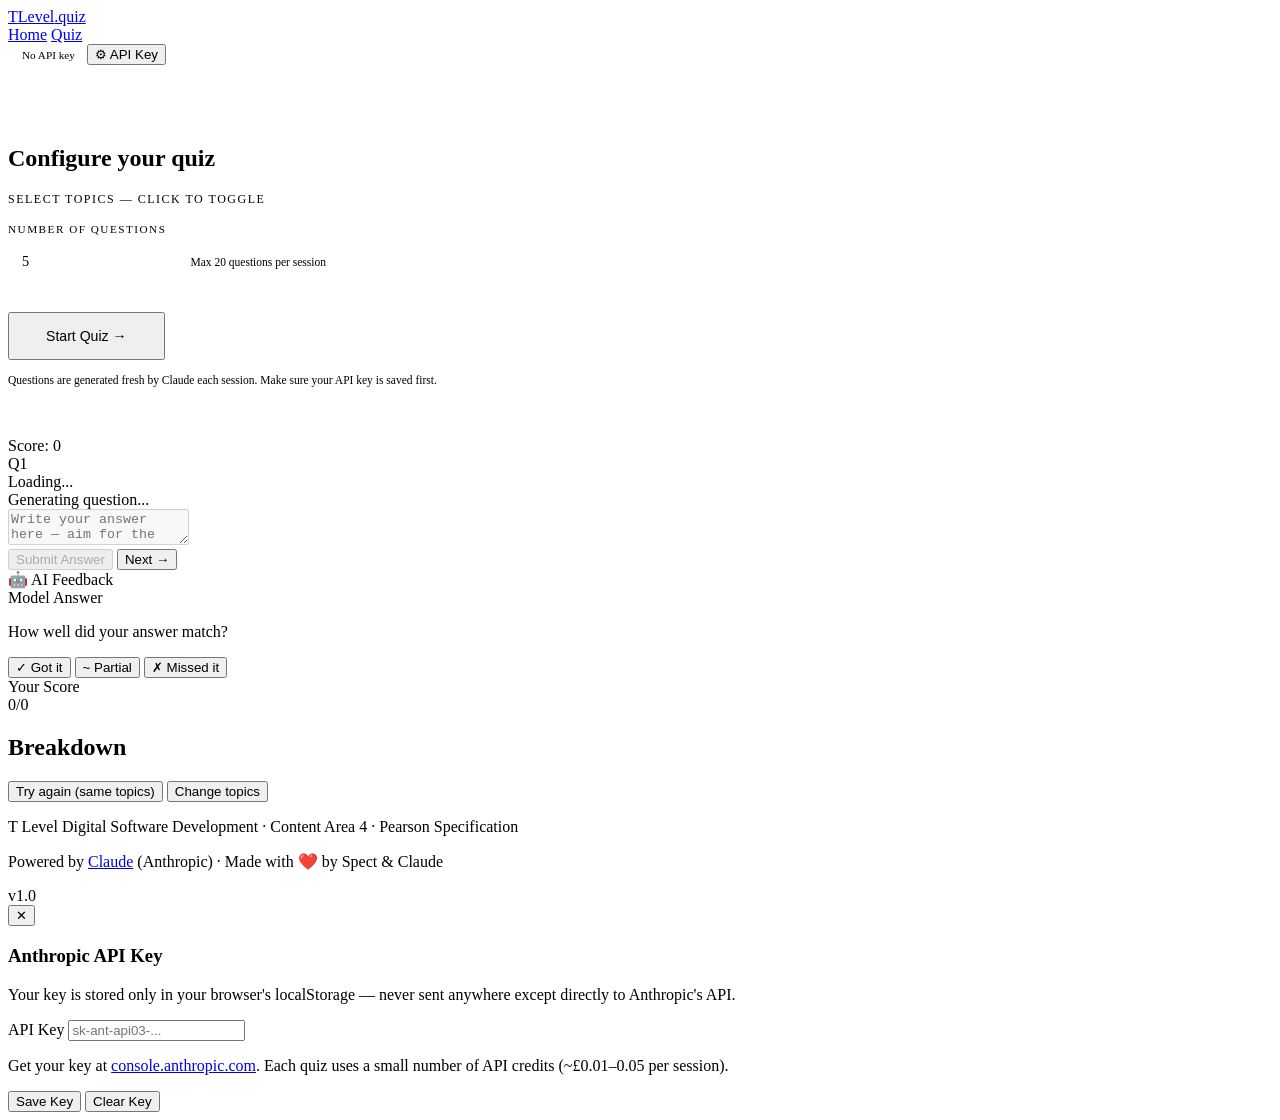
==== quiz.html @ 9336c515 "Add files via upload" ====
<!DOCTYPE html>
<html lang="en">
<head>
  <meta charset="UTF-8" />
  <meta name="viewport" content="width=device-width, initial-scale=1.0" />
  <title>Quiz — T Level Digital Legislation</title>
  <meta name="description" content="AI-powered legislation exam practice for T Level Digital Software Development." />
  <link rel="stylesheet" href="css/style.css" />
</head>
<body>

<!-- ─── NAV ─────────────────────────────────────────────── -->
<nav>
  <div class="nav-inner">
    <a class="nav-logo" href="index.html">T<span>Level</span>.quiz</a>
    <div class="nav-links">
      <a class="nav-link" href="index.html">Home</a>
      <a class="nav-link active" href="quiz.html">Quiz</a>
    </div>
    <div style="display:flex;align-items:center;gap:12px">
      <div style="display:flex;align-items:center;gap:6px">
        <div id="apiStatusDot" style="width:8px;height:8px;border-radius:50%;background:var(--wrong);transition:background 0.3s"></div>
        <span id="apiStatusText" style="font-size:0.7rem;color:var(--wrong)">No API key</span>
      </div>
      <button class="nav-btn" onclick="openApiModal()">⚙ API Key</button>
    </div>
  </div>
</nav>

<div class="page-wrap">

  <!-- ─── SETUP SECTION ───────────────────────────────────── -->
  <section id="setupSection" style="padding:60px 0 40px">

    <div class="section-header">
      <h2>Configure your quiz</h2>
      <div class="line"></div>
    </div>

    <!-- Topic picker -->
    <p style="font-size:0.75rem;letter-spacing:1.5px;text-transform:uppercase;color:var(--muted2);margin-bottom:16px">
      Select topics — <span style="color:var(--accent)">click to toggle</span>
    </p>
    <div class="topic-grid" id="topicGrid"></div>

    <!-- Options row -->
    <div style="display:flex;align-items:center;gap:24px;flex-wrap:wrap;margin-bottom:32px">
      <div>
        <label style="font-size:0.7rem;letter-spacing:1.5px;text-transform:uppercase;color:var(--muted2);display:block;margin-bottom:8px">
          Number of questions
        </label>
        <input
          type="number"
          id="qCountInput"
          value="5"
          min="1"
          max="20"
          style="
            width:100px;
            background:var(--card);
            border:1px solid var(--border2);
            border-radius:var(--radius);
            padding:10px 14px;
            color:var(--text);
            font-family:var(--font-mono);
            font-size:0.9rem;
            outline:none;
          "
        />
      </div>
      <div style="margin-top:22px">
        <p style="font-size:0.72rem;color:var(--muted)">Max 20 questions per session</p>
      </div>
    </div>

    <button class="btn btn-primary" id="startBtn" style="font-size:0.88rem;padding:14px 36px">
      Start Quiz →
    </button>
    <p style="margin-top:14px;font-size:0.72rem;color:var(--muted)">
      Questions are generated fresh by Claude each session. Make sure your API key is saved first.
    </p>
  </section>

  <!-- ─── QUIZ SCREEN ──────────────────────────────────────── -->
  <section class="quiz-wrap" id="quizWrap">

    <!-- Top bar -->
    <div class="quiz-topbar">
      <div class="quiz-progress">
        <div class="progress-dots" id="progressDots"></div>
      </div>
      <div class="quiz-score-pill" id="scoreDisplay">Score: <span>0</span></div>
    </div>

    <!-- Question card -->
    <div class="q-card">
      <div class="q-number" id="qNumber">Q1</div>
      <div class="q-topic-pill" id="qTopic">Loading...</div>
      <div class="q-text loading" id="qText">Generating question...</div>

      <textarea
        class="answer-area"
        id="answerArea"
        placeholder="Write your answer here — aim for the level of detail you'd give in the real exam..."
        disabled
      ></textarea>

      <div class="q-actions">
        <button class="btn btn-primary" id="submitBtn" disabled>Submit Answer</button>
        <button class="btn btn-ghost hidden" id="nextBtn">Next →</button>
      </div>

      <!-- Feedback panel -->
      <div class="feedback-panel" id="feedbackPanel">
        <div class="feedback-header ai">
          🤖 AI Feedback
        </div>
        <div class="feedback-body" id="feedbackBody"></div>

        <div class="model-answer-box">
          <div class="model-answer-label">Model Answer</div>
          <div id="modelAnswerText"></div>
        </div>

        <div class="self-rate hidden" id="selfRateSection">
          <p>How well did your answer match?</p>
          <div class="rate-row">
            <button class="rate-btn" onclick="rateAnswer('good')">✓ Got it</button>
            <button class="rate-btn" onclick="rateAnswer('partial')">~ Partial</button>
            <button class="rate-btn" onclick="rateAnswer('fail')">✗ Missed it</button>
          </div>
        </div>
      </div>
    </div>

  </section>

  <!-- ─── RESULTS SCREEN ───────────────────────────────────── -->
  <section class="results-screen" id="resultsScreen">
    <div class="results-hero">
      <div class="score-label">Your Score</div>
      <div class="score-num" id="scoreBig">0/0</div>
      <div class="score-msg" id="scoreMsg"></div>
    </div>

    <div class="section-header">
      <h2>Breakdown</h2>
      <div class="line"></div>
    </div>

    <div class="results-grid" id="resultsGrid"></div>

    <div class="results-actions">
      <button class="btn btn-primary" onclick="retakeQuiz()">Try again (same topics)</button>
      <button class="btn btn-ghost" onclick="retryQuiz()">Change topics</button>
    </div>
  </section>

</div>

<!-- ─── FOOTER ────────────────────────────────────────────── -->
<footer>
  <div class="footer-inner">
    <p>T Level Digital Software Development · Content Area 4 · Pearson Specification</p>
    <p>Powered by <a href="https://anthropic.com" target="_blank">Claude</a> (Anthropic) · Made with ❤️ by Spect &amp; Claude</p>
    <span class="footer-tag">v1.0</span>
  </div>
</footer>

<!-- ─── API KEY MODAL ──────────────────────────────────────── -->
<div class="modal-overlay" id="apiModal">
  <div class="modal">
    <button class="modal-close" onclick="closeApiModal()">✕</button>
    <h3>Anthropic API Key</h3>
    <p class="modal-sub">
      Your key is stored only in your browser's localStorage — never sent anywhere except directly to Anthropic's API.
    </p>
    <label for="apiKeyInput">API Key</label>
    <input type="password" id="apiKeyInput" placeholder="sk-ant-api03-..." autocomplete="off" />
    <p class="modal-note">
      Get your key at <a href="https://console.anthropic.com" target="_blank">console.anthropic.com</a>.
      Each quiz uses a small number of API credits (~£0.01–0.05 per session).
    </p>
    <div class="modal-actions">
      <button class="btn btn-primary" id="saveKeyBtn">Save Key</button>
      <button class="btn btn-ghost" id="clearKeyBtn">Clear Key</button>
    </div>
  </div>
</div>

<script type="module" src="js/app.js"></script>
</body>
</html>
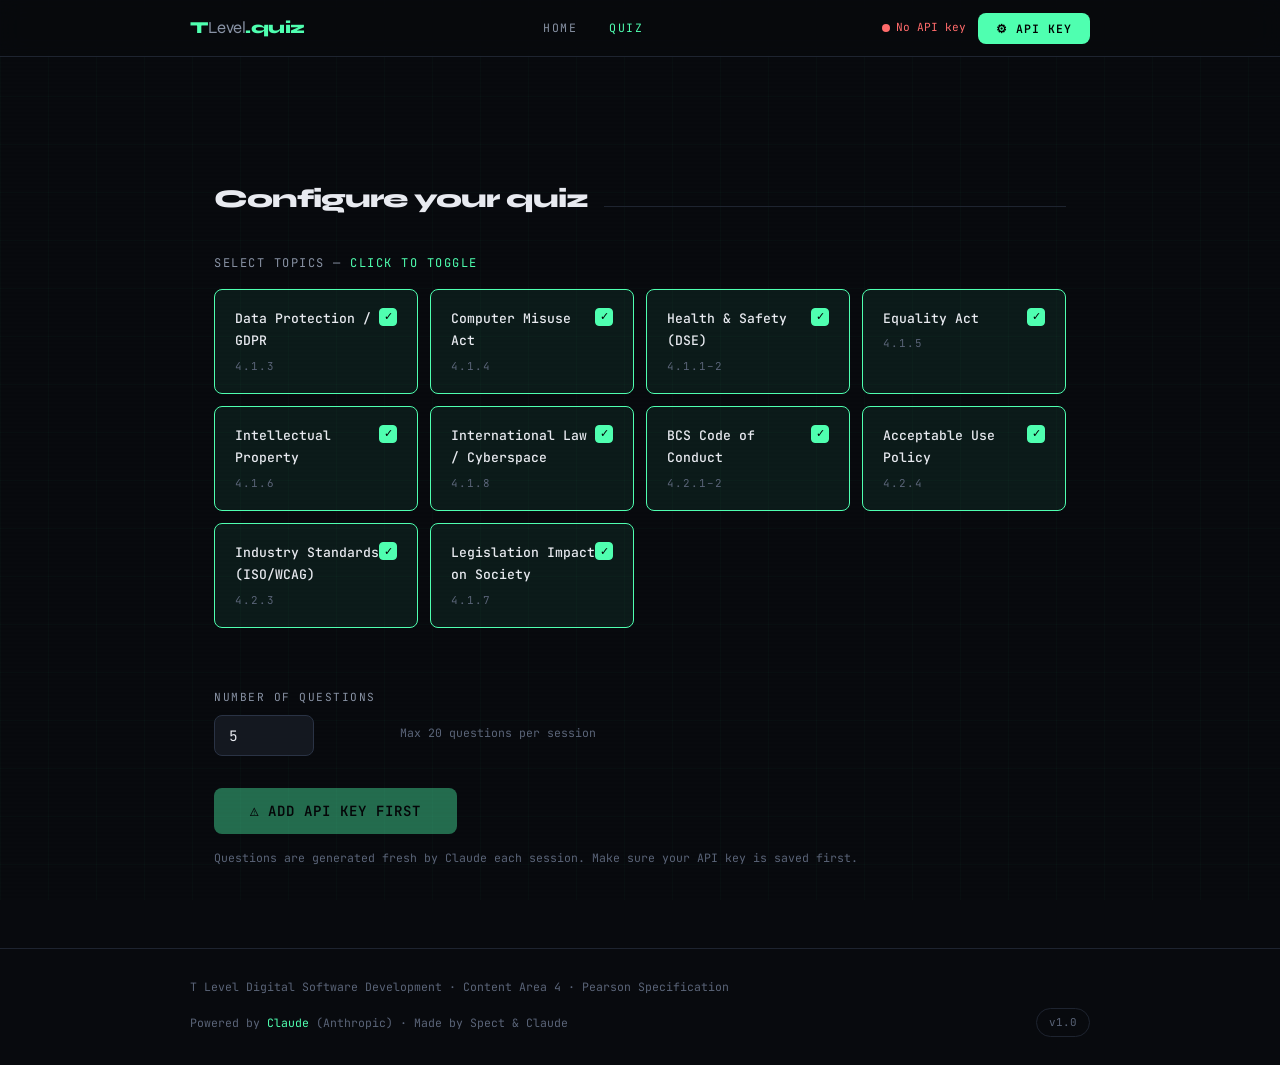
==== commit b7394822: "Update footer" ====
--- a/quiz.html
+++ b/quiz.html
@@ -162,7 +162,7 @@
 <footer>
   <div class="footer-inner">
     <p>T Level Digital Software Development · Content Area 4 · Pearson Specification</p>
-    <p>Powered by <a href="https://anthropic.com" target="_blank">Claude</a> (Anthropic) · Made with ❤️ by Spect &amp; Claude</p>
+    <p>Powered by <a href="https://anthropic.com" target="_blank">Claude</a> (Anthropic) · Made by Spect &amp; Claude</p>
     <span class="footer-tag">v1.0</span>
   </div>
 </footer>
--- a/css/style.css
+++ b/css/style.css
@@ -0,0 +1,635 @@
+@import url('https://fonts.googleapis.com/css2?family=Syne:wght@400;600;700;800&family=JetBrains+Mono:wght@300;400;500;600&display=swap');
+
+/* ─── TOKENS ─────────────────────────────────────────────── */
+:root {
+  --bg:        #080a0e;
+  --surface:   #0f1217;
+  --card:      #141820;
+  --border:    #1e2430;
+  --border2:   #2a3345;
+  --accent:    #4fffb0;
+  --accent2:   #ff6b6b;
+  --accent3:   #ffd166;
+  --text:      #e8eaf0;
+  --muted:     #5a6478;
+  --muted2:    #8892a4;
+  --correct:   #4fffb0;
+  --wrong:     #ff6b6b;
+  --partial:   #ffd166;
+  --font-head: 'Syne', sans-serif;
+  --font-mono: 'JetBrains Mono', monospace;
+  --radius:    8px;
+  --glow:      0 0 24px rgba(79,255,176,0.12);
+}
+
+/* ─── RESET ──────────────────────────────────────────────── */
+*, *::before, *::after { margin: 0; padding: 0; box-sizing: border-box; }
+html { scroll-behavior: smooth; }
+
+body {
+  background: var(--bg);
+  color: var(--text);
+  font-family: var(--font-mono);
+  font-size: 14px;
+  line-height: 1.7;
+  min-height: 100vh;
+  cursor: default;
+  overflow-x: hidden;
+}
+
+/* ─── GRID OVERLAY ───────────────────────────────────────── */
+body::before {
+  content: '';
+  position: fixed;
+  inset: 0;
+  background-image:
+    linear-gradient(rgba(79,255,176,0.025) 1px, transparent 1px),
+    linear-gradient(90deg, rgba(79,255,176,0.025) 1px, transparent 1px);
+  background-size: 48px 48px;
+  pointer-events: none;
+  z-index: 0;
+}
+
+/* ─── SCANLINE ───────────────────────────────────────────── */
+body::after {
+  content: '';
+  position: fixed;
+  inset: 0;
+  background: repeating-linear-gradient(
+    0deg,
+    transparent,
+    transparent 2px,
+    rgba(0,0,0,0.04) 2px,
+    rgba(0,0,0,0.04) 4px
+  );
+  pointer-events: none;
+  z-index: 0;
+}
+
+/* ─── LAYOUT ─────────────────────────────────────────────── */
+.page-wrap {
+  position: relative;
+  z-index: 1;
+  max-width: 900px;
+  margin: 0 auto;
+  padding: 0 24px;
+}
+
+/* ─── NAV ────────────────────────────────────────────────── */
+nav {
+  position: sticky;
+  top: 0;
+  z-index: 100;
+  background: rgba(8,10,14,0.85);
+  backdrop-filter: blur(12px);
+  border-bottom: 1px solid var(--border);
+  padding: 0 24px;
+}
+.nav-inner {
+  max-width: 900px;
+  margin: 0 auto;
+  display: flex;
+  align-items: center;
+  justify-content: space-between;
+  height: 56px;
+}
+.nav-logo {
+  font-family: var(--font-head);
+  font-weight: 800;
+  font-size: 1.05rem;
+  color: var(--accent);
+  text-decoration: none;
+  letter-spacing: -0.5px;
+}
+.nav-logo span { color: var(--muted2); font-weight: 400; }
+.nav-links { display: flex; gap: 4px; align-items: center; }
+.nav-link {
+  font-size: 0.72rem;
+  letter-spacing: 1.5px;
+  text-transform: uppercase;
+  color: var(--muted2);
+  text-decoration: none;
+  padding: 6px 14px;
+  border-radius: var(--radius);
+  transition: all 0.2s;
+}
+.nav-link:hover { color: var(--text); background: var(--surface); }
+.nav-link.active { color: var(--accent); }
+.nav-btn {
+  font-family: var(--font-mono);
+  font-size: 0.72rem;
+  letter-spacing: 1px;
+  text-transform: uppercase;
+  color: #000;
+  background: var(--accent);
+  border: none;
+  padding: 8px 18px;
+  border-radius: var(--radius);
+  cursor: pointer;
+  font-weight: 600;
+  transition: all 0.2s;
+  text-decoration: none;
+}
+.nav-btn:hover { background: #7fffca; transform: translateY(-1px); }
+
+/* ─── HERO ───────────────────────────────────────────────── */
+.hero {
+  padding: 100px 0 80px;
+  text-align: center;
+  position: relative;
+}
+.hero-tag {
+  display: inline-flex;
+  align-items: center;
+  gap: 8px;
+  font-size: 0.7rem;
+  letter-spacing: 2px;
+  text-transform: uppercase;
+  color: var(--accent);
+  border: 1px solid rgba(79,255,176,0.3);
+  padding: 5px 14px;
+  border-radius: 100px;
+  margin-bottom: 28px;
+  animation: fadeUp 0.6s ease both;
+}
+.hero-tag::before { content: ''; width: 6px; height: 6px; background: var(--accent); border-radius: 50%; animation: pulse 1.5s infinite; }
+@keyframes pulse { 0%,100% { opacity: 1; } 50% { opacity: 0.3; } }
+
+.hero h1 {
+  font-family: var(--font-head);
+  font-size: clamp(2.8rem, 7vw, 5rem);
+  font-weight: 800;
+  line-height: 1.05;
+  letter-spacing: -3px;
+  margin-bottom: 24px;
+  animation: fadeUp 0.6s 0.1s ease both;
+}
+.hero h1 .line2 { color: var(--accent); display: block; }
+
+.hero-desc {
+  max-width: 520px;
+  margin: 0 auto 40px;
+  color: var(--muted2);
+  font-size: 0.9rem;
+  line-height: 1.8;
+  animation: fadeUp 0.6s 0.2s ease both;
+}
+
+.hero-actions {
+  display: flex;
+  gap: 12px;
+  justify-content: center;
+  flex-wrap: wrap;
+  animation: fadeUp 0.6s 0.3s ease both;
+}
+
+.btn {
+  font-family: var(--font-mono);
+  font-weight: 600;
+  font-size: 0.8rem;
+  letter-spacing: 1px;
+  text-transform: uppercase;
+  padding: 14px 28px;
+  border-radius: var(--radius);
+  border: none;
+  cursor: pointer;
+  text-decoration: none;
+  display: inline-flex;
+  align-items: center;
+  gap: 8px;
+  transition: all 0.2s;
+}
+.btn-primary { background: var(--accent); color: #000; }
+.btn-primary:hover { background: #7fffca; transform: translateY(-2px); box-shadow: var(--glow); }
+.btn-ghost { background: transparent; color: var(--muted2); border: 1px solid var(--border2); }
+.btn-ghost:hover { color: var(--text); border-color: var(--muted2); transform: translateY(-2px); }
+.btn:disabled { opacity: 0.4; cursor: not-allowed; transform: none !important; }
+
+/* ─── FEATURE GRID ───────────────────────────────────────── */
+.features {
+  display: grid;
+  grid-template-columns: repeat(auto-fit, minmax(240px, 1fr));
+  gap: 16px;
+  padding: 60px 0;
+}
+.feature-card {
+  background: var(--card);
+  border: 1px solid var(--border);
+  border-radius: 12px;
+  padding: 28px;
+  position: relative;
+  overflow: hidden;
+  transition: border-color 0.2s, transform 0.2s;
+  animation: fadeUp 0.5s ease both;
+}
+.feature-card:hover { border-color: var(--border2); transform: translateY(-3px); }
+.feature-card::after {
+  content: '';
+  position: absolute;
+  top: 0; left: 0; right: 0;
+  height: 2px;
+  background: linear-gradient(90deg, var(--accent), transparent);
+  opacity: 0;
+  transition: opacity 0.2s;
+}
+.feature-card:hover::after { opacity: 1; }
+.feature-icon {
+  font-size: 1.6rem;
+  margin-bottom: 14px;
+}
+.feature-title {
+  font-family: var(--font-head);
+  font-size: 1rem;
+  font-weight: 700;
+  margin-bottom: 8px;
+}
+.feature-desc { color: var(--muted2); font-size: 0.82rem; line-height: 1.6; }
+
+/* ─── SECTION HEADER ─────────────────────────────────────── */
+.section-header {
+  display: flex;
+  align-items: baseline;
+  gap: 16px;
+  margin-bottom: 32px;
+  padding-top: 60px;
+}
+.section-header h2 {
+  font-family: var(--font-head);
+  font-size: 1.6rem;
+  font-weight: 800;
+  letter-spacing: -1px;
+}
+.section-header .line { flex: 1; height: 1px; background: var(--border); }
+
+/* ─── TOPIC CARDS ────────────────────────────────────────── */
+.topic-grid {
+  display: grid;
+  grid-template-columns: repeat(auto-fill, minmax(200px, 1fr));
+  gap: 12px;
+  margin-bottom: 60px;
+}
+.topic-card {
+  background: var(--card);
+  border: 1px solid var(--border);
+  border-radius: var(--radius);
+  padding: 18px 20px;
+  cursor: pointer;
+  transition: all 0.2s;
+  user-select: none;
+}
+.topic-card:hover { border-color: var(--border2); background: #191f2a; }
+.topic-card.selected { border-color: var(--accent); background: rgba(79,255,176,0.07); }
+.topic-card .t-name { font-size: 0.82rem; font-weight: 500; margin-bottom: 4px; }
+.topic-card .t-ref { font-size: 0.68rem; color: var(--muted); letter-spacing: 1px; }
+.topic-card .t-check {
+  float: right;
+  width: 18px; height: 18px;
+  border: 1px solid var(--border2);
+  border-radius: 4px;
+  display: flex; align-items: center; justify-content: center;
+  font-size: 0.7rem;
+  transition: all 0.2s;
+}
+.topic-card.selected .t-check { background: var(--accent); border-color: var(--accent); color: #000; }
+
+/* ─── QUIZ SCREEN ────────────────────────────────────────── */
+.quiz-wrap {
+  display: none;
+  padding: 40px 0 80px;
+  animation: fadeUp 0.4s ease;
+}
+.quiz-wrap.active { display: block; }
+
+.quiz-topbar {
+  display: flex;
+  align-items: center;
+  justify-content: space-between;
+  margin-bottom: 28px;
+  padding-bottom: 20px;
+  border-bottom: 1px solid var(--border);
+}
+.quiz-progress { display: flex; align-items: center; gap: 14px; }
+.progress-dots { display: flex; gap: 5px; }
+.dot {
+  width: 8px; height: 8px;
+  border-radius: 50%;
+  background: var(--border2);
+  transition: background 0.3s;
+}
+.dot.done { background: var(--accent); }
+.dot.current { background: var(--accent); box-shadow: 0 0 8px var(--accent); animation: pulse 1.2s infinite; }
+.quiz-score-pill {
+  font-size: 0.75rem;
+  padding: 5px 14px;
+  background: var(--surface);
+  border: 1px solid var(--border);
+  border-radius: 100px;
+  color: var(--muted2);
+}
+.quiz-score-pill span { color: var(--accent); font-weight: 600; }
+
+.q-card {
+  background: var(--card);
+  border: 1px solid var(--border);
+  border-radius: 12px;
+  padding: 36px;
+  position: relative;
+  overflow: hidden;
+}
+.q-card::before {
+  content: '';
+  position: absolute;
+  top: 0; left: 0; right: 0; height: 2px;
+  background: linear-gradient(90deg, var(--accent), var(--accent2), var(--accent3));
+}
+.q-topic-pill {
+  display: inline-block;
+  font-size: 0.65rem;
+  letter-spacing: 1.5px;
+  text-transform: uppercase;
+  color: var(--accent3);
+  border: 1px solid rgba(255,209,102,0.35);
+  padding: 3px 12px;
+  border-radius: 100px;
+  margin-bottom: 20px;
+}
+.q-number {
+  font-size: 0.65rem;
+  color: var(--muted);
+  letter-spacing: 2px;
+  text-transform: uppercase;
+  margin-bottom: 10px;
+}
+.q-text {
+  font-family: var(--font-head);
+  font-size: clamp(1rem, 2.2vw, 1.2rem);
+  font-weight: 700;
+  line-height: 1.5;
+  margin-bottom: 28px;
+  color: var(--text);
+}
+
+/* loading skeleton */
+.q-text.loading {
+  background: linear-gradient(90deg, var(--border) 25%, var(--border2) 50%, var(--border) 75%);
+  background-size: 200% 100%;
+  animation: shimmer 1.4s infinite;
+  border-radius: 6px;
+  color: transparent;
+  min-height: 80px;
+  user-select: none;
+}
+@keyframes shimmer { 0% { background-position: 200% 0; } 100% { background-position: -200% 0; } }
+
+.answer-area {
+  width: 100%;
+  background: var(--surface);
+  border: 1px solid var(--border);
+  border-radius: var(--radius);
+  padding: 18px 22px;
+  color: var(--text);
+  font-family: var(--font-mono);
+  font-size: 0.85rem;
+  line-height: 1.7;
+  resize: vertical;
+  min-height: 150px;
+  outline: none;
+  transition: border-color 0.2s;
+}
+.answer-area:focus { border-color: var(--accent); box-shadow: 0 0 0 3px rgba(79,255,176,0.06); }
+.answer-area:disabled { opacity: 0.6; cursor: not-allowed; }
+.answer-area::placeholder { color: var(--muted); }
+
+.q-actions {
+  display: flex;
+  gap: 10px;
+  margin-top: 18px;
+  flex-wrap: wrap;
+}
+
+/* ─── FEEDBACK ───────────────────────────────────────────── */
+.feedback-panel {
+  margin-top: 28px;
+  border-radius: var(--radius);
+  overflow: hidden;
+  animation: fadeUp 0.3s ease;
+  display: none;
+}
+.feedback-panel.show { display: block; }
+.feedback-header {
+  padding: 14px 22px;
+  font-family: var(--font-head);
+  font-weight: 700;
+  font-size: 0.9rem;
+  display: flex;
+  align-items: center;
+  gap: 10px;
+}
+.feedback-header.ai { background: rgba(79,255,176,0.1); border: 1px solid rgba(79,255,176,0.25); color: var(--accent); border-bottom: none; }
+.feedback-body {
+  padding: 18px 22px;
+  font-size: 0.83rem;
+  line-height: 1.75;
+  background: rgba(79,255,176,0.04);
+  border: 1px solid rgba(79,255,176,0.15);
+  border-top: none;
+  border-radius: 0 0 var(--radius) var(--radius);
+  color: var(--muted2);
+}
+.feedback-body strong { color: var(--text); }
+
+.model-answer-box {
+  margin-top: 16px;
+  padding: 16px 18px;
+  background: var(--surface);
+  border: 1px solid var(--border2);
+  border-left: 3px solid var(--accent);
+  border-radius: 0 var(--radius) var(--radius) 0;
+  font-size: 0.82rem;
+  line-height: 1.75;
+  color: var(--muted2);
+}
+.model-answer-label {
+  font-size: 0.65rem;
+  letter-spacing: 1.5px;
+  text-transform: uppercase;
+  color: var(--accent);
+  margin-bottom: 10px;
+  font-weight: 600;
+}
+
+/* self-rate */
+.self-rate {
+  margin-top: 20px;
+  padding-top: 16px;
+  border-top: 1px solid var(--border);
+}
+.self-rate p { font-size: 0.75rem; color: var(--muted2); margin-bottom: 10px; letter-spacing: 0.5px; }
+.rate-row { display: flex; gap: 8px; flex-wrap: wrap; }
+.rate-btn {
+  font-family: var(--font-mono);
+  font-size: 0.72rem;
+  padding: 8px 18px;
+  border-radius: var(--radius);
+  border: 1px solid var(--border2);
+  background: transparent;
+  color: var(--muted2);
+  cursor: pointer;
+  transition: all 0.18s;
+  font-weight: 500;
+}
+.rate-btn:hover { color: var(--text); }
+.rate-btn.g { border-color: var(--correct); color: var(--correct); background: rgba(79,255,176,0.08); }
+.rate-btn.p { border-color: var(--partial); color: var(--partial); background: rgba(255,209,102,0.08); }
+.rate-btn.f { border-color: var(--wrong); color: var(--wrong); background: rgba(255,107,107,0.08); }
+
+/* ─── RESULTS ────────────────────────────────────────────── */
+.results-screen {
+  display: none;
+  padding: 60px 0 80px;
+  animation: fadeUp 0.5s ease;
+}
+.results-screen.active { display: block; }
+.results-hero { text-align: center; margin-bottom: 48px; }
+.results-hero .score-label { font-size: 0.7rem; letter-spacing: 2px; text-transform: uppercase; color: var(--muted); }
+.results-hero .score-num {
+  font-family: var(--font-head);
+  font-size: clamp(4rem, 12vw, 7rem);
+  font-weight: 800;
+  letter-spacing: -4px;
+  color: var(--accent);
+  line-height: 1;
+  margin: 8px 0 4px;
+}
+.results-hero .score-msg {
+  font-size: 0.85rem;
+  color: var(--muted2);
+  margin-top: 8px;
+}
+.results-grid {
+  display: grid;
+  grid-template-columns: repeat(auto-fill, minmax(260px, 1fr));
+  gap: 12px;
+  margin-bottom: 40px;
+}
+.result-item {
+  background: var(--card);
+  border: 1px solid var(--border);
+  border-radius: var(--radius);
+  padding: 16px 18px;
+}
+.result-item .ri-topic { font-size: 0.8rem; font-weight: 600; margin-bottom: 4px; font-family: var(--font-head); }
+.result-item .ri-verdict { font-size: 0.72rem; }
+.ri-verdict.g { color: var(--correct); }
+.ri-verdict.p { color: var(--partial); }
+.ri-verdict.f { color: var(--wrong); }
+.results-actions { display: flex; gap: 12px; justify-content: center; flex-wrap: wrap; }
+
+/* ─── API KEY MODAL ───────────────────────────────────────── */
+.modal-overlay {
+  display: none;
+  position: fixed;
+  inset: 0;
+  background: rgba(0,0,0,0.75);
+  backdrop-filter: blur(6px);
+  z-index: 200;
+  align-items: center;
+  justify-content: center;
+  padding: 24px;
+}
+.modal-overlay.show { display: flex; }
+.modal {
+  background: var(--card);
+  border: 1px solid var(--border2);
+  border-radius: 16px;
+  padding: 36px;
+  width: 100%;
+  max-width: 480px;
+  animation: fadeUp 0.3s ease;
+  position: relative;
+}
+.modal h3 { font-family: var(--font-head); font-size: 1.3rem; font-weight: 800; margin-bottom: 6px; }
+.modal .modal-sub { color: var(--muted2); font-size: 0.8rem; margin-bottom: 24px; line-height: 1.6; }
+.modal label { font-size: 0.7rem; letter-spacing: 1.5px; text-transform: uppercase; color: var(--muted2); display: block; margin-bottom: 8px; }
+.modal input {
+  width: 100%;
+  background: var(--surface);
+  border: 1px solid var(--border2);
+  border-radius: var(--radius);
+  padding: 12px 16px;
+  color: var(--text);
+  font-family: var(--font-mono);
+  font-size: 0.83rem;
+  outline: none;
+  transition: border-color 0.2s;
+  margin-bottom: 6px;
+}
+.modal input:focus { border-color: var(--accent); }
+.modal-note {
+  font-size: 0.72rem;
+  color: var(--muted);
+  margin-bottom: 20px;
+  line-height: 1.5;
+}
+.modal-note a { color: var(--accent); }
+.modal-actions { display: flex; gap: 10px; }
+.modal-close {
+  position: absolute;
+  top: 14px; right: 14px;
+  background: none; border: none;
+  color: var(--muted); cursor: pointer;
+  font-size: 1rem; padding: 4px;
+}
+.modal-close:hover { color: var(--text); }
+
+/* ─── FOOTER ─────────────────────────────────────────────── */
+footer {
+  border-top: 1px solid var(--border);
+  margin-top: 40px;
+  padding: 28px 24px;
+}
+.footer-inner {
+  max-width: 900px;
+  margin: 0 auto;
+  display: flex;
+  align-items: center;
+  justify-content: space-between;
+  flex-wrap: wrap;
+  gap: 12px;
+}
+.footer-inner p { font-size: 0.72rem; color: var(--muted); }
+.footer-inner a { color: var(--accent); text-decoration: none; }
+.footer-inner a:hover { text-decoration: underline; }
+.footer-tag {
+  font-size: 0.68rem;
+  color: var(--muted);
+  border: 1px solid var(--border);
+  padding: 4px 12px;
+  border-radius: 100px;
+}
+
+/* ─── UTILITIES ──────────────────────────────────────────── */
+.hidden { display: none !important; }
+.text-accent { color: var(--accent); }
+.text-muted { color: var(--muted2); }
+.mt-8 { margin-top: 8px; }
+
+@keyframes fadeUp {
+  from { opacity: 0; transform: translateY(16px); }
+  to   { opacity: 1; transform: none; }
+}
+
+/* ─── SCROLLBAR ──────────────────────────────────────────── */
+::-webkit-scrollbar { width: 6px; }
+::-webkit-scrollbar-track { background: var(--bg); }
+::-webkit-scrollbar-thumb { background: var(--border2); border-radius: 3px; }
+::-webkit-scrollbar-thumb:hover { background: var(--muted); }
+
+/* ─── RESPONSIVE ─────────────────────────────────────────── */
+@media (max-width: 600px) {
+  .hero { padding: 70px 0 50px; }
+  .nav-links { display: none; }
+  .q-card { padding: 22px 18px; }
+  .modal { padding: 24px 20px; }
+  .footer-inner { flex-direction: column; text-align: center; }
+}
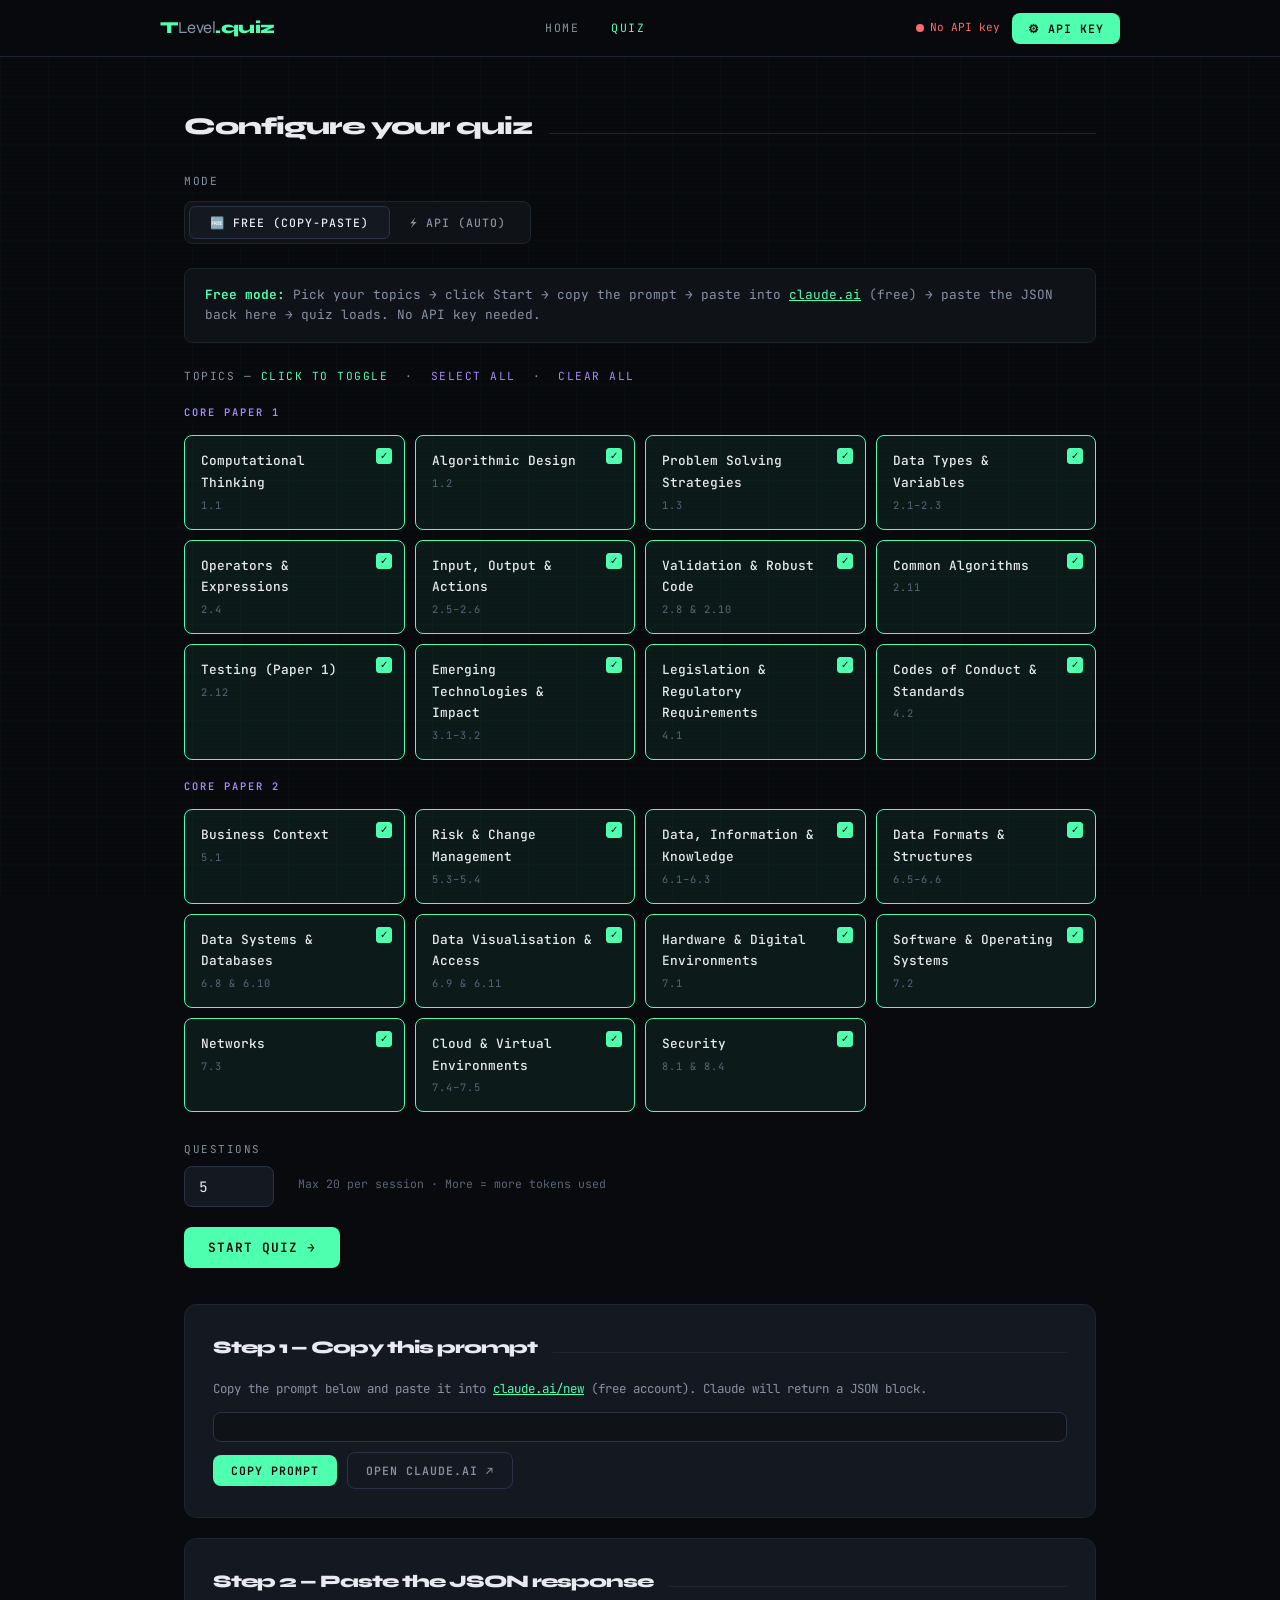
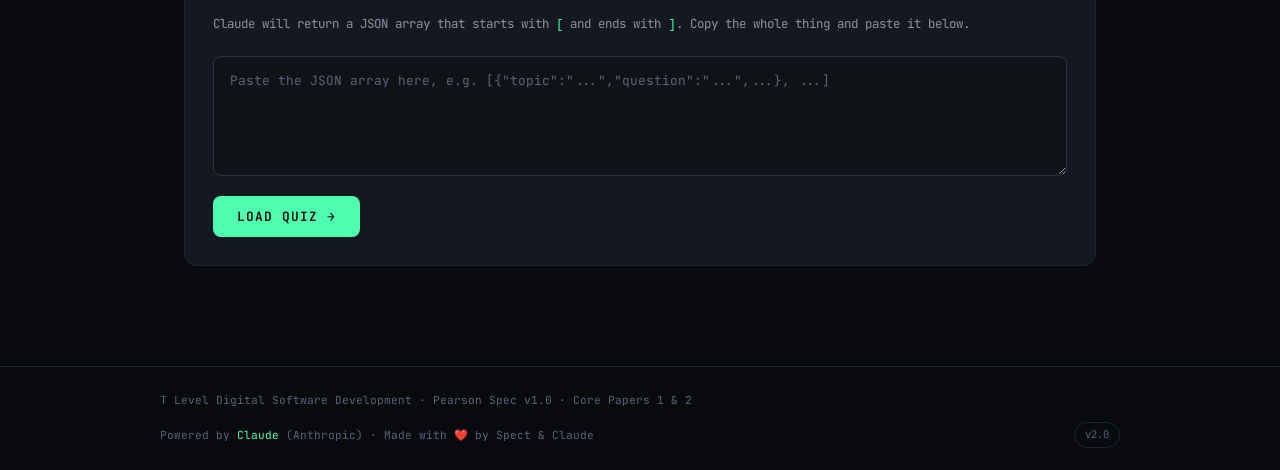
==== commit f902d29b: "Free tier added" ====
--- a/quiz.html
+++ b/quiz.html
@@ -1,15 +1,12 @@
 <!DOCTYPE html>
 <html lang="en">
 <head>
-  <meta charset="UTF-8" />
-  <meta name="viewport" content="width=device-width, initial-scale=1.0" />
-  <title>Quiz — T Level Digital Legislation</title>
-  <meta name="description" content="AI-powered legislation exam practice for T Level Digital Software Development." />
-  <link rel="stylesheet" href="css/style.css" />
+  <meta charset="UTF-8"/>
+  <meta name="viewport" content="width=device-width, initial-scale=1.0"/>
+  <title>Quiz — T Level Digital</title>
+  <link rel="stylesheet" href="css/style.css"/>
 </head>
 <body>
-
-<!-- ─── NAV ─────────────────────────────────────────────── -->
 <nav>
   <div class="nav-inner">
     <a class="nav-logo" href="index.html">T<span>Level</span>.quiz</a>
@@ -17,10 +14,10 @@
       <a class="nav-link" href="index.html">Home</a>
       <a class="nav-link active" href="quiz.html">Quiz</a>
     </div>
-    <div style="display:flex;align-items:center;gap:12px">
-      <div style="display:flex;align-items:center;gap:6px">
-        <div id="apiStatusDot" style="width:8px;height:8px;border-radius:50%;background:var(--wrong);transition:background 0.3s"></div>
-        <span id="apiStatusText" style="font-size:0.7rem;color:var(--wrong)">No API key</span>
+    <div class="nav-right">
+      <div class="api-status">
+        <div class="api-dot" id="apiDot" style="background:var(--wrong)"></div>
+        <span class="api-label" id="apiLabel" style="color:var(--wrong)">No API key</span>
       </div>
       <button class="nav-btn" onclick="openApiModal()">⚙ API Key</button>
     </div>
@@ -29,165 +26,215 @@
 
 <div class="page-wrap">
 
-  <!-- ─── SETUP SECTION ───────────────────────────────────── -->
-  <section id="setupSection" style="padding:60px 0 40px">
-
-    <div class="section-header">
+  <!-- ── SETUP ──────────────────────────────────────────────── -->
+  <section id="setupSection" style="padding:50px 0 60px">
+
+    <div class="section-hdr" style="padding-top:0">
       <h2>Configure your quiz</h2>
       <div class="line"></div>
     </div>
 
-    <!-- Topic picker -->
-    <p style="font-size:0.75rem;letter-spacing:1.5px;text-transform:uppercase;color:var(--muted2);margin-bottom:16px">
-      Select topics — <span style="color:var(--accent)">click to toggle</span>
+    <!-- Mode tabs -->
+    <p style="font-size:.7rem;letter-spacing:1.5px;text-transform:uppercase;color:var(--muted2);margin-bottom:10px">Mode</p>
+    <div class="tabs" style="margin-bottom:24px">
+      <button class="tab-btn active" id="tabFree" onclick="setMode('free')">🆓 Free (copy-paste)</button>
+      <button class="tab-btn" id="tabApi" onclick="setMode('api')">⚡ API (auto)</button>
+    </div>
+
+    <!-- Free mode info -->
+    <div id="freePanel" style="background:var(--surface);border:1px solid var(--border);border-radius:var(--r);padding:16px 20px;margin-bottom:24px;font-size:.8rem;color:var(--muted2);line-height:1.6">
+      <strong style="color:var(--accent)">Free mode:</strong> Pick your topics → click Start → copy the prompt → paste into
+      <a href="https://claude.ai" target="_blank" style="color:var(--accent)">claude.ai</a> (free) → paste the JSON back here → quiz loads. No API key needed.
+    </div>
+
+    <!-- API mode info -->
+    <div id="apiPanel" class="hidden" style="background:var(--surface);border:1px solid var(--border);border-radius:var(--r);padding:16px 20px;margin-bottom:24px;font-size:.8rem;color:var(--muted2);line-height:1.6">
+      <strong style="color:var(--accent)">API mode:</strong> Questions generate automatically and you get AI feedback on your answers. Requires an Anthropic API key (~£0.01–0.05 per session).
+    </div>
+
+    <!-- Topics -->
+    <p style="font-size:.7rem;letter-spacing:1.5px;text-transform:uppercase;color:var(--muted2);margin-bottom:10px">
+      Topics — <span style="color:var(--accent)">click to toggle</span>
+      &nbsp;·&nbsp;
+      <span style="cursor:pointer;color:var(--accent4)" onclick="selectAll()">Select all</span>
+      &nbsp;·&nbsp;
+      <span style="cursor:pointer;color:var(--accent4)" onclick="selectNone()">Clear all</span>
     </p>
     <div class="topic-grid" id="topicGrid"></div>
 
-    <!-- Options row -->
-    <div style="display:flex;align-items:center;gap:24px;flex-wrap:wrap;margin-bottom:32px">
+    <!-- Count + start -->
+    <div style="display:flex;align-items:center;gap:24px;flex-wrap:wrap;margin-bottom:20px">
       <div>
-        <label style="font-size:0.7rem;letter-spacing:1.5px;text-transform:uppercase;color:var(--muted2);display:block;margin-bottom:8px">
-          Number of questions
-        </label>
-        <input
-          type="number"
-          id="qCountInput"
-          value="5"
-          min="1"
-          max="20"
-          style="
-            width:100px;
-            background:var(--card);
-            border:1px solid var(--border2);
-            border-radius:var(--radius);
-            padding:10px 14px;
-            color:var(--text);
-            font-family:var(--font-mono);
-            font-size:0.9rem;
-            outline:none;
-          "
-        />
-      </div>
-      <div style="margin-top:22px">
-        <p style="font-size:0.72rem;color:var(--muted)">Max 20 questions per session</p>
-      </div>
-    </div>
-
-    <button class="btn btn-primary" id="startBtn" style="font-size:0.88rem;padding:14px 36px">
-      Start Quiz →
-    </button>
-    <p style="margin-top:14px;font-size:0.72rem;color:var(--muted)">
-      Questions are generated fresh by Claude each session. Make sure your API key is saved first.
-    </p>
+        <label style="font-size:.68rem;letter-spacing:1.5px;text-transform:uppercase;color:var(--muted2);display:block;margin-bottom:7px">Questions</label>
+        <input type="number" id="qCountInput" value="5" min="1" max="20"
+          style="width:90px;background:var(--card);border:1px solid var(--border2);border-radius:var(--r);padding:10px 14px;color:var(--text);font-family:var(--fm);font-size:.9rem;outline:none"/>
+      </div>
+      <div style="margin-top:20px;font-size:.72rem;color:var(--muted)">Max 20 per session · More = more tokens used</div>
+    </div>
+
+    <button class="btn btn-primary" id="startBtn">Start Quiz →</button>
+
+    <!-- FREE MODE: Prompt + JSON paste (shown after Start is clicked) -->
+    <div id="freeModeFlow" style="margin-top:36px">
+
+      <div style="background:var(--card);border:1px solid var(--border);border-radius:12px;padding:28px;margin-bottom:20px" id="promptSection" style="display:none">
+        <div class="section-hdr" style="padding-top:0;margin-bottom:16px">
+          <h2 style="font-size:1.1rem">Step 1 — Copy this prompt</h2>
+          <div class="line"></div>
+        </div>
+        <p style="font-size:.78rem;color:var(--muted2);margin-bottom:12px">
+          Copy the prompt below and paste it into
+          <a href="https://claude.ai/new" target="_blank" style="color:var(--accent)">claude.ai/new</a>
+          (free account). Claude will return a JSON block.
+        </p>
+        <div class="prompt-box" id="promptBox"></div>
+        <div class="copy-row">
+          <button class="btn btn-primary btn-sm" id="copyPromptBtn">Copy Prompt</button>
+          <a href="https://claude.ai/new" target="_blank" class="btn btn-ghost btn-sm">Open Claude.ai ↗</a>
+          <span class="copy-confirm" id="copyConfirm">✓ Copied!</span>
+        </div>
+      </div>
+
+      <div style="background:var(--card);border:1px solid var(--border);border-radius:12px;padding:28px" id="pasteSection" style="display:none">
+        <div class="section-hdr" style="padding-top:0;margin-bottom:16px">
+          <h2 style="font-size:1.1rem">Step 2 — Paste the JSON response</h2>
+          <div class="line"></div>
+        </div>
+        <p style="font-size:.78rem;color:var(--muted2);margin-bottom:10px">
+          Claude will return a JSON array that starts with <code style="color:var(--accent)">[</code> and ends with <code style="color:var(--accent)">]</code>. Copy the whole thing and paste it below.
+        </p>
+        <textarea class="json-paste" id="jsonPaste" placeholder='Paste the JSON array here, e.g. [{"topic":"...","question":"...",...}, ...]'></textarea>
+        <div class="json-err" id="jsonErr"></div>
+        <div style="margin-top:12px">
+          <button class="btn btn-primary" id="loadJsonBtn">Load Quiz →</button>
+        </div>
+      </div>
+
+    </div>
+
   </section>
 
-  <!-- ─── QUIZ SCREEN ──────────────────────────────────────── -->
+  <!-- ── QUIZ ───────────────────────────────────────────────── -->
   <section class="quiz-wrap" id="quizWrap">
-
-    <!-- Top bar -->
     <div class="quiz-topbar">
       <div class="quiz-progress">
         <div class="progress-dots" id="progressDots"></div>
       </div>
-      <div class="quiz-score-pill" id="scoreDisplay">Score: <span>0</span></div>
-    </div>
-
-    <!-- Question card -->
+      <div class="score-pill" id="scoreDisplay">Score: <span>0</span></div>
+    </div>
+
     <div class="q-card">
-      <div class="q-number" id="qNumber">Q1</div>
-      <div class="q-topic-pill" id="qTopic">Loading...</div>
-      <div class="q-text loading" id="qText">Generating question...</div>
-
-      <textarea
-        class="answer-area"
-        id="answerArea"
-        placeholder="Write your answer here — aim for the level of detail you'd give in the real exam..."
-        disabled
-      ></textarea>
-
+      <div class="q-meta">
+        <span class="q-num" id="qNum">Q1</span>
+        <span class="q-topic-pill" id="qTopic">Topic</span>
+        <span class="q-paper-pill" id="qPaper">Core Paper 1</span>
+      </div>
+      <div class="q-text" id="qText"></div>
+      <textarea class="answer-area" id="answerArea" placeholder="Write your full answer here — aim for the same depth you'd use in the real exam..."></textarea>
       <div class="q-actions">
-        <button class="btn btn-primary" id="submitBtn" disabled>Submit Answer</button>
+        <button class="btn btn-primary" id="submitBtn">Submit Answer</button>
         <button class="btn btn-ghost hidden" id="nextBtn">Next →</button>
       </div>
 
-      <!-- Feedback panel -->
+      <!-- Feedback -->
       <div class="feedback-panel" id="feedbackPanel">
-        <div class="feedback-header ai">
-          🤖 AI Feedback
-        </div>
-        <div class="feedback-body" id="feedbackBody"></div>
-
-        <div class="model-answer-box">
-          <div class="model-answer-label">Model Answer</div>
+        <div class="fb-header">🤖 Feedback</div>
+        <div class="fb-body" id="fbBody"></div>
+        <div class="model-box">
+          <div class="model-label">Model Answer</div>
           <div id="modelAnswerText"></div>
         </div>
 
-        <div class="self-rate hidden" id="selfRateSection">
-          <p>How well did your answer match?</p>
+        <!-- Free mode: marking prompt -->
+        <div id="markingSection" class="hidden" style="margin-top:20px;background:var(--surface);border:1px solid var(--border2);border-radius:var(--r);padding:20px">
+          <p style="font-size:.75rem;color:var(--muted2);margin-bottom:10px">
+            <strong style="color:var(--accent)">Optional:</strong> Get AI feedback on your answer. Copy this prompt and paste into Claude.ai.
+          </p>
+          <div class="prompt-box" id="markingPromptBox" style="max-height:120px"></div>
+          <div class="copy-row" style="margin-bottom:12px">
+            <button class="btn btn-ghost btn-sm" id="copyMarkBtn">Copy Marking Prompt</button>
+            <a href="https://claude.ai/new" target="_blank" class="btn btn-ghost btn-sm">Open Claude.ai ↗</a>
+            <span class="copy-confirm" id="copyMarkConfirm">✓ Copied!</span>
+          </div>
+          <p style="font-size:.72rem;color:var(--muted2);margin-bottom:6px">Paste the feedback JSON here (optional):</p>
+          <textarea class="json-paste" id="markJsonPaste" placeholder='{"feedback":"..."}' style="min-height:80px"></textarea>
+          <button class="btn btn-ghost btn-sm" id="loadMarkBtn" style="margin-top:8px">Load Feedback</button>
+        </div>
+
+        <!-- Self rate -->
+        <div class="self-rate hidden" id="selfRate">
+          <p>How did you do?</p>
           <div class="rate-row">
-            <button class="rate-btn" onclick="rateAnswer('good')">✓ Got it</button>
-            <button class="rate-btn" onclick="rateAnswer('partial')">~ Partial</button>
-            <button class="rate-btn" onclick="rateAnswer('fail')">✗ Missed it</button>
+            <button class="rate-btn" onclick="rateAnswer('good', this)">✓ Got it</button>
+            <button class="rate-btn" onclick="rateAnswer('partial', this)">~ Partial</button>
+            <button class="rate-btn" onclick="rateAnswer('fail', this)">✗ Missed it</button>
           </div>
         </div>
       </div>
     </div>
-
   </section>
 
-  <!-- ─── RESULTS SCREEN ───────────────────────────────────── -->
+  <!-- ── RESULTS ────────────────────────────────────────────── -->
   <section class="results-screen" id="resultsScreen">
     <div class="results-hero">
-      <div class="score-label">Your Score</div>
+      <div class="score-label-sm">Your Score</div>
       <div class="score-num" id="scoreBig">0/0</div>
-      <div class="score-msg" id="scoreMsg"></div>
-    </div>
-
-    <div class="section-header">
+      <div class="score-msg-txt" id="scoreMsg"></div>
+    </div>
+    <div class="section-hdr">
       <h2>Breakdown</h2>
       <div class="line"></div>
     </div>
-
     <div class="results-grid" id="resultsGrid"></div>
-
     <div class="results-actions">
       <button class="btn btn-primary" onclick="retakeQuiz()">Try again (same topics)</button>
-      <button class="btn btn-ghost" onclick="retryQuiz()">Change topics</button>
+      <button class="btn btn-ghost" onclick="retryQuiz()">Change setup</button>
     </div>
   </section>
 
 </div>
 
-<!-- ─── FOOTER ────────────────────────────────────────────── -->
 <footer>
   <div class="footer-inner">
-    <p>T Level Digital Software Development · Content Area 4 · Pearson Specification</p>
-    <p>Powered by <a href="https://anthropic.com" target="_blank">Claude</a> (Anthropic) · Made by Spect &amp; Claude</p>
-    <span class="footer-tag">v1.0</span>
+    <p>T Level Digital Software Development · Pearson Spec v1.0 · Core Papers 1 &amp; 2</p>
+    <p>Powered by <a href="https://anthropic.com" target="_blank">Claude</a> (Anthropic) · Made with ❤️ by Spect &amp; Claude</p>
+    <span class="footer-tag">v2.0</span>
   </div>
 </footer>
 
-<!-- ─── API KEY MODAL ──────────────────────────────────────── -->
+<!-- API KEY MODAL -->
 <div class="modal-overlay" id="apiModal">
   <div class="modal">
     <button class="modal-close" onclick="closeApiModal()">✕</button>
     <h3>Anthropic API Key</h3>
-    <p class="modal-sub">
-      Your key is stored only in your browser's localStorage — never sent anywhere except directly to Anthropic's API.
-    </p>
+    <p class="modal-sub">Optional. Enables automatic question generation and AI marking. Stored in your browser only — never in the code or GitHub.</p>
     <label for="apiKeyInput">API Key</label>
-    <input type="password" id="apiKeyInput" placeholder="sk-ant-api03-..." autocomplete="off" />
-    <p class="modal-note">
-      Get your key at <a href="https://console.anthropic.com" target="_blank">console.anthropic.com</a>.
-      Each quiz uses a small number of API credits (~£0.01–0.05 per session).
-    </p>
+    <input type="password" id="apiKeyInput" placeholder="sk-ant-api03-..." autocomplete="off"/>
+    <p class="modal-note">Get yours free at <a href="https://console.anthropic.com" target="_blank">console.anthropic.com</a>.</p>
     <div class="modal-actions">
-      <button class="btn btn-primary" id="saveKeyBtn">Save Key</button>
-      <button class="btn btn-ghost" id="clearKeyBtn">Clear Key</button>
+      <button class="btn btn-primary btn-sm" id="saveKeyBtn">Save Key</button>
+      <button class="btn btn-ghost btn-sm" id="clearKeyBtn">Clear</button>
     </div>
   </div>
 </div>
 
 <script type="module" src="js/app.js"></script>
+<script>
+  // Select all / clear all helpers (need to be global)
+  function selectAll() {
+    document.querySelectorAll('.topic-card').forEach(c => {
+      c.classList.add('selected');
+    });
+    // Re-sync state via existing module — trigger click logic externally not possible,
+    // so we just mark all as selected visually and reset state on next start
+    import('./js/app.js').catch(()=>{});
+    // Simpler: dispatch a custom event the module listens to
+    document.dispatchEvent(new CustomEvent('selectAll'));
+  }
+  function selectNone() {
+    document.querySelectorAll('.topic-card').forEach(c => c.classList.remove('selected'));
+    document.dispatchEvent(new CustomEvent('selectNone'));
+  }
+</script>
 </body>
 </html>
--- a/css/style.css
+++ b/css/style.css
@@ -1,635 +1,197 @@
 @import url('https://fonts.googleapis.com/css2?family=Syne:wght@400;600;700;800&family=JetBrains+Mono:wght@300;400;500;600&display=swap');
 
-/* ─── TOKENS ─────────────────────────────────────────────── */
 :root {
-  --bg:        #080a0e;
-  --surface:   #0f1217;
-  --card:      #141820;
-  --border:    #1e2430;
-  --border2:   #2a3345;
-  --accent:    #4fffb0;
-  --accent2:   #ff6b6b;
-  --accent3:   #ffd166;
-  --text:      #e8eaf0;
-  --muted:     #5a6478;
-  --muted2:    #8892a4;
-  --correct:   #4fffb0;
-  --wrong:     #ff6b6b;
-  --partial:   #ffd166;
-  --font-head: 'Syne', sans-serif;
-  --font-mono: 'JetBrains Mono', monospace;
-  --radius:    8px;
-  --glow:      0 0 24px rgba(79,255,176,0.12);
+  --bg:#080a0e; --surface:#0f1217; --card:#141820; --border:#1e2430;
+  --border2:#2a3345; --accent:#4fffb0; --accent2:#ff6b6b; --accent3:#ffd166;
+  --accent4:#a78bfa; --text:#e8eaf0; --muted:#5a6478; --muted2:#8892a4;
+  --correct:#4fffb0; --wrong:#ff6b6b; --partial:#ffd166;
+  --fh:'Syne',sans-serif; --fm:'JetBrains Mono',monospace;
+  --r:8px; --glow:0 0 24px rgba(79,255,176,0.12);
 }
+*,*::before,*::after{margin:0;padding:0;box-sizing:border-box}
+html{scroll-behavior:smooth}
+body{background:var(--bg);color:var(--text);font-family:var(--fm);font-size:14px;line-height:1.7;min-height:100vh;overflow-x:hidden}
+body::before{content:'';position:fixed;inset:0;background-image:linear-gradient(rgba(79,255,176,.025) 1px,transparent 1px),linear-gradient(90deg,rgba(79,255,176,.025) 1px,transparent 1px);background-size:48px 48px;pointer-events:none;z-index:0}
+body::after{content:'';position:fixed;inset:0;background:repeating-linear-gradient(0deg,transparent,transparent 2px,rgba(0,0,0,.04) 2px,rgba(0,0,0,.04) 4px);pointer-events:none;z-index:0}
 
-/* ─── RESET ──────────────────────────────────────────────── */
-*, *::before, *::after { margin: 0; padding: 0; box-sizing: border-box; }
-html { scroll-behavior: smooth; }
+.page-wrap{position:relative;z-index:1;max-width:960px;margin:0 auto;padding:0 24px}
 
-body {
-  background: var(--bg);
-  color: var(--text);
-  font-family: var(--font-mono);
-  font-size: 14px;
-  line-height: 1.7;
-  min-height: 100vh;
-  cursor: default;
-  overflow-x: hidden;
+/* NAV */
+nav{position:sticky;top:0;z-index:100;background:rgba(8,10,14,.88);backdrop-filter:blur(12px);border-bottom:1px solid var(--border);padding:0 24px}
+.nav-inner{max-width:960px;margin:0 auto;display:flex;align-items:center;justify-content:space-between;height:56px}
+.nav-logo{font-family:var(--fh);font-weight:800;font-size:1.05rem;color:var(--accent);text-decoration:none;letter-spacing:-.5px}
+.nav-logo span{color:var(--muted2);font-weight:400}
+.nav-links{display:flex;gap:4px}
+.nav-link{font-size:.72rem;letter-spacing:1.5px;text-transform:uppercase;color:var(--muted2);text-decoration:none;padding:6px 14px;border-radius:var(--r);transition:all .2s}
+.nav-link:hover{color:var(--text);background:var(--surface)}
+.nav-link.active{color:var(--accent)}
+.nav-right{display:flex;align-items:center;gap:12px}
+.api-status{display:flex;align-items:center;gap:6px}
+.api-dot{width:8px;height:8px;border-radius:50%;transition:background .3s}
+.api-label{font-size:.7rem;transition:color .3s}
+
+/* BUTTONS */
+.btn{font-family:var(--fm);font-weight:600;font-size:.8rem;letter-spacing:1px;text-transform:uppercase;padding:12px 24px;border-radius:var(--r);border:none;cursor:pointer;text-decoration:none;display:inline-flex;align-items:center;gap:8px;transition:all .2s}
+.btn-primary{background:var(--accent);color:#000}
+.btn-primary:hover{background:#7fffca;transform:translateY(-2px);box-shadow:var(--glow)}
+.btn-ghost{background:transparent;color:var(--muted2);border:1px solid var(--border2)}
+.btn-ghost:hover{color:var(--text);border-color:var(--muted2);transform:translateY(-2px)}
+.btn-sm{padding:8px 18px;font-size:.72rem}
+.btn:disabled{opacity:.4;cursor:not-allowed;transform:none!important}
+.nav-btn{font-family:var(--fm);font-size:.72rem;letter-spacing:1px;text-transform:uppercase;color:#000;background:var(--accent);border:none;padding:8px 16px;border-radius:var(--r);cursor:pointer;font-weight:600;transition:all .2s}
+.nav-btn:hover{background:#7fffca}
+
+/* HERO */
+.hero{padding:90px 0 70px;text-align:center}
+.hero-tag{display:inline-flex;align-items:center;gap:8px;font-size:.7rem;letter-spacing:2px;text-transform:uppercase;color:var(--accent);border:1px solid rgba(79,255,176,.3);padding:5px 14px;border-radius:100px;margin-bottom:28px}
+.hero-tag::before{content:'';width:6px;height:6px;background:var(--accent);border-radius:50%;animation:pulse 1.5s infinite}
+.hero h1{font-family:var(--fh);font-size:clamp(2.6rem,7vw,4.8rem);font-weight:800;line-height:1.05;letter-spacing:-3px;margin-bottom:20px}
+.hero h1 .accent{color:var(--accent)}
+.hero-desc{max-width:540px;margin:0 auto 36px;color:var(--muted2);font-size:.88rem;line-height:1.8}
+.hero-actions{display:flex;gap:12px;justify-content:center;flex-wrap:wrap}
+
+/* CARDS / SECTIONS */
+.section-hdr{display:flex;align-items:baseline;gap:16px;margin-bottom:24px;padding-top:56px}
+.section-hdr h2{font-family:var(--fh);font-size:1.5rem;font-weight:800;letter-spacing:-1px}
+.section-hdr .line{flex:1;height:1px;background:var(--border)}
+
+.feature-grid{display:grid;grid-template-columns:repeat(auto-fit,minmax(220px,1fr));gap:14px;padding:48px 0}
+.feat{background:var(--card);border:1px solid var(--border);border-radius:12px;padding:26px;transition:border-color .2s,transform .2s;position:relative;overflow:hidden}
+.feat:hover{border-color:var(--border2);transform:translateY(-3px)}
+.feat::after{content:'';position:absolute;top:0;left:0;right:0;height:2px;background:linear-gradient(90deg,var(--accent),transparent);opacity:0;transition:opacity .2s}
+.feat:hover::after{opacity:1}
+.feat-icon{font-size:1.5rem;margin-bottom:12px}
+.feat-title{font-family:var(--fh);font-size:.95rem;font-weight:700;margin-bottom:6px}
+.feat-desc{color:var(--muted2);font-size:.8rem;line-height:1.6}
+
+/* TOPIC GRID (setup) */
+.topic-grid{display:grid;grid-template-columns:repeat(auto-fill,minmax(190px,1fr));gap:10px;margin-bottom:28px}
+.topic-card{background:var(--card);border:1px solid var(--border);border-radius:var(--r);padding:14px 16px;cursor:pointer;transition:all .2s;user-select:none;position:relative}
+.topic-card:hover{border-color:var(--border2);background:#191f2a}
+.topic-card.selected{border-color:var(--accent);background:rgba(79,255,176,.07)}
+.topic-card .tc-name{font-size:.8rem;font-weight:500;margin-bottom:3px;padding-right:22px}
+.topic-card .tc-ref{font-size:.65rem;color:var(--muted);letter-spacing:1px}
+.topic-card .tc-paper{font-size:.6rem;color:var(--accent4);letter-spacing:1px;text-transform:uppercase;margin-top:2px}
+.tc-check{position:absolute;top:12px;right:12px;width:16px;height:16px;border:1px solid var(--border2);border-radius:3px;display:flex;align-items:center;justify-content:center;font-size:.6rem;transition:all .2s}
+.topic-card.selected .tc-check{background:var(--accent);border-color:var(--accent);color:#000}
+
+/* TABS */
+.tabs{display:flex;gap:0;background:var(--surface);border:1px solid var(--border);border-radius:var(--r);padding:4px;margin-bottom:28px;width:fit-content}
+.tab-btn{font-family:var(--fm);font-size:.72rem;letter-spacing:1px;text-transform:uppercase;padding:8px 20px;border-radius:6px;border:none;cursor:pointer;background:transparent;color:var(--muted2);transition:all .2s;font-weight:500}
+.tab-btn.active{background:var(--card);color:var(--text);border:1px solid var(--border2)}
+
+/* QUIZ SCREEN */
+.quiz-wrap{display:none;padding:36px 0 80px;animation:fadeUp .4s ease}
+.quiz-wrap.active{display:block}
+.quiz-topbar{display:flex;align-items:center;justify-content:space-between;margin-bottom:24px;padding-bottom:18px;border-bottom:1px solid var(--border)}
+.progress-dots{display:flex;gap:5px;flex-wrap:wrap}
+.dot{width:8px;height:8px;border-radius:50%;background:var(--border2);transition:background .3s}
+.dot.done{background:var(--accent)}
+.dot.current{background:var(--accent);box-shadow:0 0 8px var(--accent);animation:pulse 1.2s infinite}
+.score-pill{font-size:.75rem;padding:5px 14px;background:var(--surface);border:1px solid var(--border);border-radius:100px;color:var(--muted2)}
+.score-pill span{color:var(--accent);font-weight:600}
+
+.q-card{background:var(--card);border:1px solid var(--border);border-radius:12px;padding:34px;position:relative;overflow:hidden}
+.q-card::before{content:'';position:absolute;top:0;left:0;right:0;height:2px;background:linear-gradient(90deg,var(--accent),var(--accent2),var(--accent3))}
+.q-meta{display:flex;align-items:center;gap:10px;margin-bottom:18px;flex-wrap:wrap}
+.q-topic-pill{font-size:.62rem;letter-spacing:1.5px;text-transform:uppercase;color:var(--accent3);border:1px solid rgba(255,209,102,.35);padding:3px 10px;border-radius:100px}
+.q-paper-pill{font-size:.62rem;letter-spacing:1.5px;text-transform:uppercase;color:var(--accent4);border:1px solid rgba(167,139,250,.3);padding:3px 10px;border-radius:100px}
+.q-num{font-size:.65rem;color:var(--muted);letter-spacing:2px;text-transform:uppercase}
+.q-text{font-family:var(--fh);font-size:clamp(.95rem,2.2vw,1.15rem);font-weight:700;line-height:1.5;margin-bottom:24px}
+.q-text.loading{background:linear-gradient(90deg,var(--border) 25%,var(--border2) 50%,var(--border) 75%);background-size:200% 100%;animation:shimmer 1.4s infinite;border-radius:6px;color:transparent;min-height:70px}
+
+.answer-area{width:100%;background:var(--surface);border:1px solid var(--border);border-radius:var(--r);padding:16px 20px;color:var(--text);font-family:var(--fm);font-size:.84rem;line-height:1.7;resize:vertical;min-height:140px;outline:none;transition:border-color .2s}
+.answer-area:focus{border-color:var(--accent);box-shadow:0 0 0 3px rgba(79,255,176,.06)}
+.answer-area:disabled{opacity:.6;cursor:not-allowed}
+.answer-area::placeholder{color:var(--muted)}
+.q-actions{display:flex;gap:10px;margin-top:16px;flex-wrap:wrap}
+
+/* FEEDBACK */
+.feedback-panel{margin-top:26px;border-radius:var(--r);overflow:hidden;display:none;animation:fadeUp .3s ease}
+.feedback-panel.show{display:block}
+.fb-header{padding:12px 20px;font-family:var(--fh);font-weight:700;font-size:.85rem;display:flex;align-items:center;gap:8px;background:rgba(79,255,176,.1);border:1px solid rgba(79,255,176,.25);color:var(--accent);border-bottom:none}
+.fb-body{padding:16px 20px;font-size:.82rem;line-height:1.75;background:rgba(79,255,176,.04);border:1px solid rgba(79,255,176,.15);border-top:none;border-radius:0 0 var(--r) var(--r);color:var(--muted2)}
+.model-box{margin-top:14px;padding:14px 16px;background:var(--surface);border:1px solid var(--border2);border-left:3px solid var(--accent);border-radius:0 var(--r) var(--r) 0;font-size:.81rem;line-height:1.75;color:var(--muted2)}
+.model-label{font-size:.62rem;letter-spacing:1.5px;text-transform:uppercase;color:var(--accent);margin-bottom:8px;font-weight:600}
+.self-rate{margin-top:18px;padding-top:14px;border-top:1px solid var(--border)}
+.self-rate p{font-size:.73rem;color:var(--muted2);margin-bottom:10px}
+.rate-row{display:flex;gap:8px;flex-wrap:wrap}
+.rate-btn{font-family:var(--fm);font-size:.7rem;padding:7px 16px;border-radius:var(--r);border:1px solid var(--border2);background:transparent;color:var(--muted2);cursor:pointer;transition:all .18s}
+.rate-btn:hover{color:var(--text)}
+.rate-btn.g{border-color:var(--correct);color:var(--correct);background:rgba(79,255,176,.08)}
+.rate-btn.p{border-color:var(--partial);color:var(--partial);background:rgba(255,209,102,.08)}
+.rate-btn.f{border-color:var(--wrong);color:var(--wrong);background:rgba(255,107,107,.08)}
+
+/* FREE MODE PANEL */
+.free-panel{background:var(--card);border:1px solid var(--border);border-radius:12px;padding:28px}
+.free-step{display:flex;gap:16px;margin-bottom:24px;align-items:flex-start}
+.step-num{min-width:28px;height:28px;background:var(--accent);color:#000;border-radius:50%;display:flex;align-items:center;justify-content:center;font-family:var(--fh);font-weight:800;font-size:.8rem;margin-top:2px}
+.step-body h4{font-family:var(--fh);font-weight:700;font-size:.9rem;margin-bottom:4px}
+.step-body p{font-size:.78rem;color:var(--muted2);line-height:1.6}
+.prompt-box{background:var(--surface);border:1px solid var(--border2);border-radius:var(--r);padding:14px 16px;font-size:.78rem;line-height:1.6;color:var(--muted2);max-height:180px;overflow-y:auto;white-space:pre-wrap;word-break:break-word;margin-top:10px}
+.copy-row{display:flex;gap:10px;margin-top:10px;align-items:center}
+.copy-confirm{font-size:.72rem;color:var(--correct);opacity:0;transition:opacity .3s}
+.copy-confirm.show{opacity:1}
+.json-paste{width:100%;background:var(--surface);border:1px solid var(--border2);border-radius:var(--r);padding:14px 16px;color:var(--text);font-family:var(--fm);font-size:.8rem;line-height:1.6;resize:vertical;min-height:120px;outline:none;transition:border-color .2s;margin-top:10px}
+.json-paste:focus{border-color:var(--accent)}
+.json-paste::placeholder{color:var(--muted)}
+.json-err{color:var(--wrong);font-size:.75rem;margin-top:6px;display:none}
+
+/* RESULTS */
+.results-screen{display:none;padding:56px 0 80px;animation:fadeUp .5s ease}
+.results-screen.active{display:block}
+.results-hero{text-align:center;margin-bottom:44px}
+.score-label-sm{font-size:.7rem;letter-spacing:2px;text-transform:uppercase;color:var(--muted)}
+.score-num{font-family:var(--fh);font-size:clamp(3.5rem,10vw,6rem);font-weight:800;letter-spacing:-4px;color:var(--accent);line-height:1;margin:8px 0 4px}
+.score-msg-txt{font-size:.84rem;color:var(--muted2);margin-top:8px}
+.results-grid{display:grid;grid-template-columns:repeat(auto-fill,minmax(240px,1fr));gap:10px;margin-bottom:36px}
+.result-item{background:var(--card);border:1px solid var(--border);border-radius:var(--r);padding:14px 16px}
+.ri-topic{font-size:.78rem;font-weight:600;font-family:var(--fh);margin-bottom:3px}
+.ri-paper{font-size:.62rem;color:var(--muted);margin-bottom:4px}
+.ri-verdict{font-size:.7rem}
+.ri-verdict.g{color:var(--correct)}
+.ri-verdict.p{color:var(--partial)}
+.ri-verdict.f{color:var(--wrong)}
+.results-actions{display:flex;gap:12px;justify-content:center;flex-wrap:wrap}
+
+/* MODAL */
+.modal-overlay{display:none;position:fixed;inset:0;background:rgba(0,0,0,.75);backdrop-filter:blur(6px);z-index:200;align-items:center;justify-content:center;padding:24px}
+.modal-overlay.show{display:flex}
+.modal{background:var(--card);border:1px solid var(--border2);border-radius:16px;padding:34px;width:100%;max-width:480px;animation:fadeUp .3s ease;position:relative}
+.modal h3{font-family:var(--fh);font-size:1.25rem;font-weight:800;margin-bottom:6px}
+.modal-sub{color:var(--muted2);font-size:.78rem;margin-bottom:22px;line-height:1.6}
+.modal label{font-size:.68rem;letter-spacing:1.5px;text-transform:uppercase;color:var(--muted2);display:block;margin-bottom:7px}
+.modal input{width:100%;background:var(--surface);border:1px solid var(--border2);border-radius:var(--r);padding:11px 14px;color:var(--text);font-family:var(--fm);font-size:.82rem;outline:none;transition:border-color .2s;margin-bottom:6px}
+.modal input:focus{border-color:var(--accent)}
+.modal-note{font-size:.7rem;color:var(--muted);margin-bottom:18px;line-height:1.5}
+.modal-note a{color:var(--accent)}
+.modal-actions{display:flex;gap:10px}
+.modal-close{position:absolute;top:14px;right:14px;background:none;border:none;color:var(--muted);cursor:pointer;font-size:1rem;padding:4px}
+.modal-close:hover{color:var(--text)}
+
+/* FOOTER */
+footer{border-top:1px solid var(--border);margin-top:40px;padding:24px}
+.footer-inner{max-width:960px;margin:0 auto;display:flex;align-items:center;justify-content:space-between;flex-wrap:wrap;gap:12px}
+.footer-inner p{font-size:.7rem;color:var(--muted)}
+.footer-inner a{color:var(--accent);text-decoration:none}
+.footer-tag{font-size:.65rem;color:var(--muted);border:1px solid var(--border);padding:3px 10px;border-radius:100px}
+
+/* UTILS */
+.hidden{display:none!important}
+@keyframes pulse{0%,100%{opacity:1}50%{opacity:.3}}
+@keyframes shimmer{0%{background-position:200% 0}100%{background-position:-200% 0}}
+@keyframes fadeUp{from{opacity:0;transform:translateY(14px)}to{opacity:1;transform:none}}
+::-webkit-scrollbar{width:6px}
+::-webkit-scrollbar-track{background:var(--bg)}
+::-webkit-scrollbar-thumb{background:var(--border2);border-radius:3px}
+::-webkit-scrollbar-thumb:hover{background:var(--muted)}
+
+@media(max-width:600px){
+  .hero{padding:60px 0 40px}
+  .nav-links{display:none}
+  .q-card{padding:20px 16px}
+  .modal{padding:22px 18px}
+  .footer-inner{flex-direction:column;text-align:center}
+  .tabs{width:100%}
+  .tab-btn{flex:1;text-align:center}
 }
-
-/* ─── GRID OVERLAY ───────────────────────────────────────── */
-body::before {
-  content: '';
-  position: fixed;
-  inset: 0;
-  background-image:
-    linear-gradient(rgba(79,255,176,0.025) 1px, transparent 1px),
-    linear-gradient(90deg, rgba(79,255,176,0.025) 1px, transparent 1px);
-  background-size: 48px 48px;
-  pointer-events: none;
-  z-index: 0;
-}
-
-/* ─── SCANLINE ───────────────────────────────────────────── */
-body::after {
-  content: '';
-  position: fixed;
-  inset: 0;
-  background: repeating-linear-gradient(
-    0deg,
-    transparent,
-    transparent 2px,
-    rgba(0,0,0,0.04) 2px,
-    rgba(0,0,0,0.04) 4px
-  );
-  pointer-events: none;
-  z-index: 0;
-}
-
-/* ─── LAYOUT ─────────────────────────────────────────────── */
-.page-wrap {
-  position: relative;
-  z-index: 1;
-  max-width: 900px;
-  margin: 0 auto;
-  padding: 0 24px;
-}
-
-/* ─── NAV ────────────────────────────────────────────────── */
-nav {
-  position: sticky;
-  top: 0;
-  z-index: 100;
-  background: rgba(8,10,14,0.85);
-  backdrop-filter: blur(12px);
-  border-bottom: 1px solid var(--border);
-  padding: 0 24px;
-}
-.nav-inner {
-  max-width: 900px;
-  margin: 0 auto;
-  display: flex;
-  align-items: center;
-  justify-content: space-between;
-  height: 56px;
-}
-.nav-logo {
-  font-family: var(--font-head);
-  font-weight: 800;
-  font-size: 1.05rem;
-  color: var(--accent);
-  text-decoration: none;
-  letter-spacing: -0.5px;
-}
-.nav-logo span { color: var(--muted2); font-weight: 400; }
-.nav-links { display: flex; gap: 4px; align-items: center; }
-.nav-link {
-  font-size: 0.72rem;
-  letter-spacing: 1.5px;
-  text-transform: uppercase;
-  color: var(--muted2);
-  text-decoration: none;
-  padding: 6px 14px;
-  border-radius: var(--radius);
-  transition: all 0.2s;
-}
-.nav-link:hover { color: var(--text); background: var(--surface); }
-.nav-link.active { color: var(--accent); }
-.nav-btn {
-  font-family: var(--font-mono);
-  font-size: 0.72rem;
-  letter-spacing: 1px;
-  text-transform: uppercase;
-  color: #000;
-  background: var(--accent);
-  border: none;
-  padding: 8px 18px;
-  border-radius: var(--radius);
-  cursor: pointer;
-  font-weight: 600;
-  transition: all 0.2s;
-  text-decoration: none;
-}
-.nav-btn:hover { background: #7fffca; transform: translateY(-1px); }
-
-/* ─── HERO ───────────────────────────────────────────────── */
-.hero {
-  padding: 100px 0 80px;
-  text-align: center;
-  position: relative;
-}
-.hero-tag {
-  display: inline-flex;
-  align-items: center;
-  gap: 8px;
-  font-size: 0.7rem;
-  letter-spacing: 2px;
-  text-transform: uppercase;
-  color: var(--accent);
-  border: 1px solid rgba(79,255,176,0.3);
-  padding: 5px 14px;
-  border-radius: 100px;
-  margin-bottom: 28px;
-  animation: fadeUp 0.6s ease both;
-}
-.hero-tag::before { content: ''; width: 6px; height: 6px; background: var(--accent); border-radius: 50%; animation: pulse 1.5s infinite; }
-@keyframes pulse { 0%,100% { opacity: 1; } 50% { opacity: 0.3; } }
-
-.hero h1 {
-  font-family: var(--font-head);
-  font-size: clamp(2.8rem, 7vw, 5rem);
-  font-weight: 800;
-  line-height: 1.05;
-  letter-spacing: -3px;
-  margin-bottom: 24px;
-  animation: fadeUp 0.6s 0.1s ease both;
-}
-.hero h1 .line2 { color: var(--accent); display: block; }
-
-.hero-desc {
-  max-width: 520px;
-  margin: 0 auto 40px;
-  color: var(--muted2);
-  font-size: 0.9rem;
-  line-height: 1.8;
-  animation: fadeUp 0.6s 0.2s ease both;
-}
-
-.hero-actions {
-  display: flex;
-  gap: 12px;
-  justify-content: center;
-  flex-wrap: wrap;
-  animation: fadeUp 0.6s 0.3s ease both;
-}
-
-.btn {
-  font-family: var(--font-mono);
-  font-weight: 600;
-  font-size: 0.8rem;
-  letter-spacing: 1px;
-  text-transform: uppercase;
-  padding: 14px 28px;
-  border-radius: var(--radius);
-  border: none;
-  cursor: pointer;
-  text-decoration: none;
-  display: inline-flex;
-  align-items: center;
-  gap: 8px;
-  transition: all 0.2s;
-}
-.btn-primary { background: var(--accent); color: #000; }
-.btn-primary:hover { background: #7fffca; transform: translateY(-2px); box-shadow: var(--glow); }
-.btn-ghost { background: transparent; color: var(--muted2); border: 1px solid var(--border2); }
-.btn-ghost:hover { color: var(--text); border-color: var(--muted2); transform: translateY(-2px); }
-.btn:disabled { opacity: 0.4; cursor: not-allowed; transform: none !important; }
-
-/* ─── FEATURE GRID ───────────────────────────────────────── */
-.features {
-  display: grid;
-  grid-template-columns: repeat(auto-fit, minmax(240px, 1fr));
-  gap: 16px;
-  padding: 60px 0;
-}
-.feature-card {
-  background: var(--card);
-  border: 1px solid var(--border);
-  border-radius: 12px;
-  padding: 28px;
-  position: relative;
-  overflow: hidden;
-  transition: border-color 0.2s, transform 0.2s;
-  animation: fadeUp 0.5s ease both;
-}
-.feature-card:hover { border-color: var(--border2); transform: translateY(-3px); }
-.feature-card::after {
-  content: '';
-  position: absolute;
-  top: 0; left: 0; right: 0;
-  height: 2px;
-  background: linear-gradient(90deg, var(--accent), transparent);
-  opacity: 0;
-  transition: opacity 0.2s;
-}
-.feature-card:hover::after { opacity: 1; }
-.feature-icon {
-  font-size: 1.6rem;
-  margin-bottom: 14px;
-}
-.feature-title {
-  font-family: var(--font-head);
-  font-size: 1rem;
-  font-weight: 700;
-  margin-bottom: 8px;
-}
-.feature-desc { color: var(--muted2); font-size: 0.82rem; line-height: 1.6; }
-
-/* ─── SECTION HEADER ─────────────────────────────────────── */
-.section-header {
-  display: flex;
-  align-items: baseline;
-  gap: 16px;
-  margin-bottom: 32px;
-  padding-top: 60px;
-}
-.section-header h2 {
-  font-family: var(--font-head);
-  font-size: 1.6rem;
-  font-weight: 800;
-  letter-spacing: -1px;
-}
-.section-header .line { flex: 1; height: 1px; background: var(--border); }
-
-/* ─── TOPIC CARDS ────────────────────────────────────────── */
-.topic-grid {
-  display: grid;
-  grid-template-columns: repeat(auto-fill, minmax(200px, 1fr));
-  gap: 12px;
-  margin-bottom: 60px;
-}
-.topic-card {
-  background: var(--card);
-  border: 1px solid var(--border);
-  border-radius: var(--radius);
-  padding: 18px 20px;
-  cursor: pointer;
-  transition: all 0.2s;
-  user-select: none;
-}
-.topic-card:hover { border-color: var(--border2); background: #191f2a; }
-.topic-card.selected { border-color: var(--accent); background: rgba(79,255,176,0.07); }
-.topic-card .t-name { font-size: 0.82rem; font-weight: 500; margin-bottom: 4px; }
-.topic-card .t-ref { font-size: 0.68rem; color: var(--muted); letter-spacing: 1px; }
-.topic-card .t-check {
-  float: right;
-  width: 18px; height: 18px;
-  border: 1px solid var(--border2);
-  border-radius: 4px;
-  display: flex; align-items: center; justify-content: center;
-  font-size: 0.7rem;
-  transition: all 0.2s;
-}
-.topic-card.selected .t-check { background: var(--accent); border-color: var(--accent); color: #000; }
-
-/* ─── QUIZ SCREEN ────────────────────────────────────────── */
-.quiz-wrap {
-  display: none;
-  padding: 40px 0 80px;
-  animation: fadeUp 0.4s ease;
-}
-.quiz-wrap.active { display: block; }
-
-.quiz-topbar {
-  display: flex;
-  align-items: center;
-  justify-content: space-between;
-  margin-bottom: 28px;
-  padding-bottom: 20px;
-  border-bottom: 1px solid var(--border);
-}
-.quiz-progress { display: flex; align-items: center; gap: 14px; }
-.progress-dots { display: flex; gap: 5px; }
-.dot {
-  width: 8px; height: 8px;
-  border-radius: 50%;
-  background: var(--border2);
-  transition: background 0.3s;
-}
-.dot.done { background: var(--accent); }
-.dot.current { background: var(--accent); box-shadow: 0 0 8px var(--accent); animation: pulse 1.2s infinite; }
-.quiz-score-pill {
-  font-size: 0.75rem;
-  padding: 5px 14px;
-  background: var(--surface);
-  border: 1px solid var(--border);
-  border-radius: 100px;
-  color: var(--muted2);
-}
-.quiz-score-pill span { color: var(--accent); font-weight: 600; }
-
-.q-card {
-  background: var(--card);
-  border: 1px solid var(--border);
-  border-radius: 12px;
-  padding: 36px;
-  position: relative;
-  overflow: hidden;
-}
-.q-card::before {
-  content: '';
-  position: absolute;
-  top: 0; left: 0; right: 0; height: 2px;
-  background: linear-gradient(90deg, var(--accent), var(--accent2), var(--accent3));
-}
-.q-topic-pill {
-  display: inline-block;
-  font-size: 0.65rem;
-  letter-spacing: 1.5px;
-  text-transform: uppercase;
-  color: var(--accent3);
-  border: 1px solid rgba(255,209,102,0.35);
-  padding: 3px 12px;
-  border-radius: 100px;
-  margin-bottom: 20px;
-}
-.q-number {
-  font-size: 0.65rem;
-  color: var(--muted);
-  letter-spacing: 2px;
-  text-transform: uppercase;
-  margin-bottom: 10px;
-}
-.q-text {
-  font-family: var(--font-head);
-  font-size: clamp(1rem, 2.2vw, 1.2rem);
-  font-weight: 700;
-  line-height: 1.5;
-  margin-bottom: 28px;
-  color: var(--text);
-}
-
-/* loading skeleton */
-.q-text.loading {
-  background: linear-gradient(90deg, var(--border) 25%, var(--border2) 50%, var(--border) 75%);
-  background-size: 200% 100%;
-  animation: shimmer 1.4s infinite;
-  border-radius: 6px;
-  color: transparent;
-  min-height: 80px;
-  user-select: none;
-}
-@keyframes shimmer { 0% { background-position: 200% 0; } 100% { background-position: -200% 0; } }
-
-.answer-area {
-  width: 100%;
-  background: var(--surface);
-  border: 1px solid var(--border);
-  border-radius: var(--radius);
-  padding: 18px 22px;
-  color: var(--text);
-  font-family: var(--font-mono);
-  font-size: 0.85rem;
-  line-height: 1.7;
-  resize: vertical;
-  min-height: 150px;
-  outline: none;
-  transition: border-color 0.2s;
-}
-.answer-area:focus { border-color: var(--accent); box-shadow: 0 0 0 3px rgba(79,255,176,0.06); }
-.answer-area:disabled { opacity: 0.6; cursor: not-allowed; }
-.answer-area::placeholder { color: var(--muted); }
-
-.q-actions {
-  display: flex;
-  gap: 10px;
-  margin-top: 18px;
-  flex-wrap: wrap;
-}
-
-/* ─── FEEDBACK ───────────────────────────────────────────── */
-.feedback-panel {
-  margin-top: 28px;
-  border-radius: var(--radius);
-  overflow: hidden;
-  animation: fadeUp 0.3s ease;
-  display: none;
-}
-.feedback-panel.show { display: block; }
-.feedback-header {
-  padding: 14px 22px;
-  font-family: var(--font-head);
-  font-weight: 700;
-  font-size: 0.9rem;
-  display: flex;
-  align-items: center;
-  gap: 10px;
-}
-.feedback-header.ai { background: rgba(79,255,176,0.1); border: 1px solid rgba(79,255,176,0.25); color: var(--accent); border-bottom: none; }
-.feedback-body {
-  padding: 18px 22px;
-  font-size: 0.83rem;
-  line-height: 1.75;
-  background: rgba(79,255,176,0.04);
-  border: 1px solid rgba(79,255,176,0.15);
-  border-top: none;
-  border-radius: 0 0 var(--radius) var(--radius);
-  color: var(--muted2);
-}
-.feedback-body strong { color: var(--text); }
-
-.model-answer-box {
-  margin-top: 16px;
-  padding: 16px 18px;
-  background: var(--surface);
-  border: 1px solid var(--border2);
-  border-left: 3px solid var(--accent);
-  border-radius: 0 var(--radius) var(--radius) 0;
-  font-size: 0.82rem;
-  line-height: 1.75;
-  color: var(--muted2);
-}
-.model-answer-label {
-  font-size: 0.65rem;
-  letter-spacing: 1.5px;
-  text-transform: uppercase;
-  color: var(--accent);
-  margin-bottom: 10px;
-  font-weight: 600;
-}
-
-/* self-rate */
-.self-rate {
-  margin-top: 20px;
-  padding-top: 16px;
-  border-top: 1px solid var(--border);
-}
-.self-rate p { font-size: 0.75rem; color: var(--muted2); margin-bottom: 10px; letter-spacing: 0.5px; }
-.rate-row { display: flex; gap: 8px; flex-wrap: wrap; }
-.rate-btn {
-  font-family: var(--font-mono);
-  font-size: 0.72rem;
-  padding: 8px 18px;
-  border-radius: var(--radius);
-  border: 1px solid var(--border2);
-  background: transparent;
-  color: var(--muted2);
-  cursor: pointer;
-  transition: all 0.18s;
-  font-weight: 500;
-}
-.rate-btn:hover { color: var(--text); }
-.rate-btn.g { border-color: var(--correct); color: var(--correct); background: rgba(79,255,176,0.08); }
-.rate-btn.p { border-color: var(--partial); color: var(--partial); background: rgba(255,209,102,0.08); }
-.rate-btn.f { border-color: var(--wrong); color: var(--wrong); background: rgba(255,107,107,0.08); }
-
-/* ─── RESULTS ────────────────────────────────────────────── */
-.results-screen {
-  display: none;
-  padding: 60px 0 80px;
-  animation: fadeUp 0.5s ease;
-}
-.results-screen.active { display: block; }
-.results-hero { text-align: center; margin-bottom: 48px; }
-.results-hero .score-label { font-size: 0.7rem; letter-spacing: 2px; text-transform: uppercase; color: var(--muted); }
-.results-hero .score-num {
-  font-family: var(--font-head);
-  font-size: clamp(4rem, 12vw, 7rem);
-  font-weight: 800;
-  letter-spacing: -4px;
-  color: var(--accent);
-  line-height: 1;
-  margin: 8px 0 4px;
-}
-.results-hero .score-msg {
-  font-size: 0.85rem;
-  color: var(--muted2);
-  margin-top: 8px;
-}
-.results-grid {
-  display: grid;
-  grid-template-columns: repeat(auto-fill, minmax(260px, 1fr));
-  gap: 12px;
-  margin-bottom: 40px;
-}
-.result-item {
-  background: var(--card);
-  border: 1px solid var(--border);
-  border-radius: var(--radius);
-  padding: 16px 18px;
-}
-.result-item .ri-topic { font-size: 0.8rem; font-weight: 600; margin-bottom: 4px; font-family: var(--font-head); }
-.result-item .ri-verdict { font-size: 0.72rem; }
-.ri-verdict.g { color: var(--correct); }
-.ri-verdict.p { color: var(--partial); }
-.ri-verdict.f { color: var(--wrong); }
-.results-actions { display: flex; gap: 12px; justify-content: center; flex-wrap: wrap; }
-
-/* ─── API KEY MODAL ───────────────────────────────────────── */
-.modal-overlay {
-  display: none;
-  position: fixed;
-  inset: 0;
-  background: rgba(0,0,0,0.75);
-  backdrop-filter: blur(6px);
-  z-index: 200;
-  align-items: center;
-  justify-content: center;
-  padding: 24px;
-}
-.modal-overlay.show { display: flex; }
-.modal {
-  background: var(--card);
-  border: 1px solid var(--border2);
-  border-radius: 16px;
-  padding: 36px;
-  width: 100%;
-  max-width: 480px;
-  animation: fadeUp 0.3s ease;
-  position: relative;
-}
-.modal h3 { font-family: var(--font-head); font-size: 1.3rem; font-weight: 800; margin-bottom: 6px; }
-.modal .modal-sub { color: var(--muted2); font-size: 0.8rem; margin-bottom: 24px; line-height: 1.6; }
-.modal label { font-size: 0.7rem; letter-spacing: 1.5px; text-transform: uppercase; color: var(--muted2); display: block; margin-bottom: 8px; }
-.modal input {
-  width: 100%;
-  background: var(--surface);
-  border: 1px solid var(--border2);
-  border-radius: var(--radius);
-  padding: 12px 16px;
-  color: var(--text);
-  font-family: var(--font-mono);
-  font-size: 0.83rem;
-  outline: none;
-  transition: border-color 0.2s;
-  margin-bottom: 6px;
-}
-.modal input:focus { border-color: var(--accent); }
-.modal-note {
-  font-size: 0.72rem;
-  color: var(--muted);
-  margin-bottom: 20px;
-  line-height: 1.5;
-}
-.modal-note a { color: var(--accent); }
-.modal-actions { display: flex; gap: 10px; }
-.modal-close {
-  position: absolute;
-  top: 14px; right: 14px;
-  background: none; border: none;
-  color: var(--muted); cursor: pointer;
-  font-size: 1rem; padding: 4px;
-}
-.modal-close:hover { color: var(--text); }
-
-/* ─── FOOTER ─────────────────────────────────────────────── */
-footer {
-  border-top: 1px solid var(--border);
-  margin-top: 40px;
-  padding: 28px 24px;
-}
-.footer-inner {
-  max-width: 900px;
-  margin: 0 auto;
-  display: flex;
-  align-items: center;
-  justify-content: space-between;
-  flex-wrap: wrap;
-  gap: 12px;
-}
-.footer-inner p { font-size: 0.72rem; color: var(--muted); }
-.footer-inner a { color: var(--accent); text-decoration: none; }
-.footer-inner a:hover { text-decoration: underline; }
-.footer-tag {
-  font-size: 0.68rem;
-  color: var(--muted);
-  border: 1px solid var(--border);
-  padding: 4px 12px;
-  border-radius: 100px;
-}
-
-/* ─── UTILITIES ──────────────────────────────────────────── */
-.hidden { display: none !important; }
-.text-accent { color: var(--accent); }
-.text-muted { color: var(--muted2); }
-.mt-8 { margin-top: 8px; }
-
-@keyframes fadeUp {
-  from { opacity: 0; transform: translateY(16px); }
-  to   { opacity: 1; transform: none; }
-}
-
-/* ─── SCROLLBAR ──────────────────────────────────────────── */
-::-webkit-scrollbar { width: 6px; }
-::-webkit-scrollbar-track { background: var(--bg); }
-::-webkit-scrollbar-thumb { background: var(--border2); border-radius: 3px; }
-::-webkit-scrollbar-thumb:hover { background: var(--muted); }
-
-/* ─── RESPONSIVE ─────────────────────────────────────────── */
-@media (max-width: 600px) {
-  .hero { padding: 70px 0 50px; }
-  .nav-links { display: none; }
-  .q-card { padding: 22px 18px; }
-  .modal { padding: 24px 20px; }
-  .footer-inner { flex-direction: column; text-align: center; }
-}
